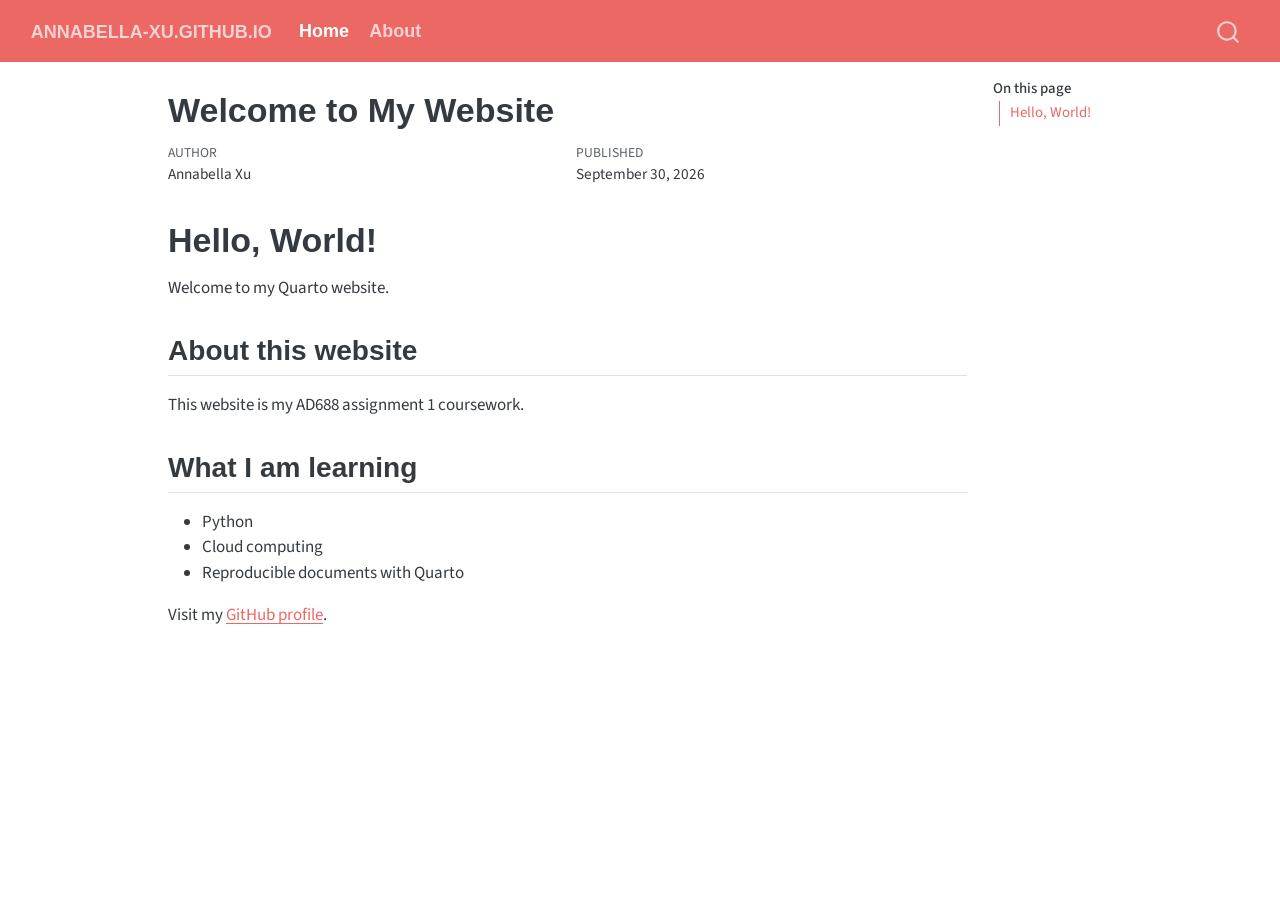
==== index.html @ e727ac93 "Built site for gh-pages" ====
<!DOCTYPE html>
<html xmlns="http://www.w3.org/1999/xhtml" lang="en" xml:lang="en"><head>

<meta charset="utf-8">
<meta name="generator" content="quarto-1.10.18">

<meta name="viewport" content="width=device-width, initial-scale=1.0, user-scalable=yes">

<meta name="author" content="Annabella Xu">
<meta name="dcterms.date" content="2026-09-30">

<title>Welcome to My Website – Annabella-Xu.github.io</title>
<style>
/* Default styles provided by pandoc.
** See https://pandoc.org/MANUAL.html#variables-for-html for config info.
*/
span.smallcaps{font-variant: small-caps;}
div.columns{display: flex; gap: 1.5em;}
div.column{flex: auto;}
@media screen {
div.columns{gap: min(4vw, 1.5em);}
div.column{overflow-x: auto;}
}
div.hanging-indent{margin-left: 1.5em; text-indent: -1.5em;}
ul.task-list{list-style: none;}
ul.task-list li input[type="checkbox"] {
  width: 0.8em;
  margin: 0 0.8em 0.2em -1em; /* quarto-specific, see https://github.com/quarto-dev/quarto-cli/issues/4556 */ 
  vertical-align: middle;
}
</style>


<script src="site_libs/quarto-nav/quarto-nav.js"></script>
<script src="site_libs/quarto-nav/headroom.min.js"></script>
<script src="site_libs/clipboard/clipboard.min.js"></script>
<script src="site_libs/quarto-search/autocomplete.umd.js"></script>
<script src="site_libs/quarto-search/fuse.min.js"></script>
<script src="site_libs/quarto-search/quarto-search.js"></script>
<meta name="quarto:offset" content="./">
<script src="site_libs/quarto-html/quarto.js" type="module"></script>
<script src="site_libs/quarto-html/tabsets/tabsets.js" type="module"></script>
<script src="site_libs/quarto-html/popper.min.js"></script>
<script src="site_libs/quarto-html/tippy.umd.min.js"></script>
<script src="site_libs/quarto-html/anchor.min.js"></script>
<link href="site_libs/quarto-html/tippy.css" rel="stylesheet">
<link href="site_libs/quarto-html/quarto-syntax-highlighting-64a204ab8560d761af7679ceaba22944.css" rel="stylesheet" id="quarto-text-highlighting-styles">
<script src="site_libs/bootstrap/bootstrap.min.js"></script>
<link href="site_libs/bootstrap/bootstrap-icons.css" rel="stylesheet">
<link href="site_libs/bootstrap/bootstrap-1e98f490c8a176c1f5a1f60f22ee00ea.min.css" rel="stylesheet" append-hash="true" id="quarto-bootstrap" data-mode="light">
<script id="quarto-search-options" type="application/json">{
  "location": "navbar",
  "copy-button": false,
  "collapse-after": 3,
  "panel-placement": "end",
  "type": "overlay",
  "limit": 50,
  "keyboard-shortcut": [
    "f",
    "/",
    "s"
  ],
  "show-item-context": false,
  "language": {
    "search-no-results-text": "No results",
    "search-matching-documents-text": "matching documents",
    "search-copy-link-title": "Copy link to search",
    "search-hide-matches-text": "Hide additional matches",
    "search-more-match-text": "more match in this document",
    "search-more-matches-text": "more matches in this document",
    "search-clear-button-title": "Clear",
    "search-text-placeholder": "",
    "search-detached-cancel-button-title": "Cancel",
    "search-submit-button-title": "Submit",
    "search-label": "Search"
  }
}</script>


<link rel="stylesheet" href="styles.css">
</head>

<body class="nav-fixed quarto-light">

<div id="quarto-search-results"></div>
  <header id="quarto-header" class="headroom fixed-top">
    <nav class="navbar navbar-expand-lg " data-bs-theme="dark">
      <div class="navbar-container container-fluid">
      <div class="navbar-brand-container mx-auto">
    <a class="navbar-brand" href="./index.html">
    <span class="navbar-title">Annabella-Xu.github.io</span>
    </a>
  </div>
            <div id="quarto-search" class="" title="Search"></div>
          <button class="navbar-toggler" type="button" data-bs-toggle="collapse" data-bs-target="#navbarCollapse" aria-controls="navbarCollapse" role="menu" aria-expanded="false" aria-label="Toggle navigation" onclick="if (window.quartoToggleHeadroom) { window.quartoToggleHeadroom(); }">
  <span class="navbar-toggler-icon"></span>
</button>
          <div class="collapse navbar-collapse" id="navbarCollapse">
            <ul class="navbar-nav navbar-nav-scroll me-auto">
  <li class="nav-item">
    <a class="nav-link active" href="./index.html" aria-current="page"> 
<span class="menu-text">Home</span></a>
  </li>  
  <li class="nav-item">
    <a class="nav-link" href="./about.html"> 
<span class="menu-text">About</span></a>
  </li>  
</ul>
          </div> <!-- /navcollapse -->
            <div class="quarto-navbar-tools">
</div>
      </div> <!-- /container-fluid -->
    </nav>
</header>
<!-- content -->
<div id="quarto-content" class="quarto-container page-columns page-rows-contents page-layout-article page-navbar">
<!-- sidebar -->
<!-- margin-sidebar -->
    <div id="quarto-margin-sidebar" class="sidebar margin-sidebar">
        <nav id="TOC" role="doc-toc" class="toc-active">
    <h2 id="toc-title">On this page</h2>
   
  <ul>
  <li><a href="#hello-world" id="toc-hello-world" class="nav-link active" data-scroll-target="#hello-world">Hello, World!</a>
  <ul class="collapse">
  <li><a href="#about-this-website" id="toc-about-this-website" class="nav-link" data-scroll-target="#about-this-website">About this website</a></li>
  <li><a href="#what-i-am-learning" id="toc-what-i-am-learning" class="nav-link" data-scroll-target="#what-i-am-learning">What I am learning</a></li>
  </ul></li>
  </ul>
</nav>
    </div>
<!-- main -->
<main class="content" id="quarto-document-content">

<header id="title-block-header" class="quarto-title-block default">
<div class="quarto-title">
<h1 class="title">Welcome to My Website</h1>
</div>



<div class="quarto-title-meta">

    <div>
    <div class="quarto-title-meta-heading">Author</div>
    <div class="quarto-title-meta-contents">
             <p>Annabella Xu </p>
          </div>
  </div>
    
    <div>
    <div class="quarto-title-meta-heading">Published</div>
    <div class="quarto-title-meta-contents">
      <p class="date">September 30, 2026</p>
    </div>
  </div>
  
    
  </div>
  


</header>


<section id="hello-world" class="level1">
<h1>Hello, World!</h1>
<p>Welcome to my Quarto website.</p>
<section id="about-this-website" class="level2">
<h2 class="anchored" data-anchor-id="about-this-website">About this website</h2>
<p>This website is my AD688 assignment 1 coursework.</p>
</section>
<section id="what-i-am-learning" class="level2">
<h2 class="anchored" data-anchor-id="what-i-am-learning">What I am learning</h2>
<ul>
<li>Python</li>
<li>Cloud computing</li>
<li>Reproducible documents with Quarto</li>
</ul>
<p>Visit my <a href="https://github.com/Annabella-Xu">GitHub profile</a>.</p>


</section>
</section>

</main> <!-- /main -->
<script id="quarto-html-after-body" type="application/javascript">
  window.document.addEventListener("DOMContentLoaded", function (event) {
    const icon = "";
    const anchorJS = new window.AnchorJS();
    anchorJS.options = {
      placement: 'right',
      icon: icon
    };
    anchorJS.add('.anchored');
    const isCodeAnnotation = (el) => {
      for (const clz of el.classList) {
        if (clz.startsWith('code-annotation-')) {                     
          return true;
        }
      }
      return false;
    }
    const onCopySuccess = function(e) {
      // button target
      const button = e.trigger;
      // don't keep focus
      button.blur();
      // flash "checked"
      button.classList.add('code-copy-button-checked');
      var currentTitle = button.getAttribute("title");
      button.setAttribute("title", "Copied!");
      let tooltip;
      if (window.bootstrap) {
        button.setAttribute("data-bs-toggle", "tooltip");
        button.setAttribute("data-bs-placement", "left");
        button.setAttribute("data-bs-title", "Copied!");
        tooltip = new bootstrap.Tooltip(button, 
          { trigger: "manual", 
            customClass: "code-copy-button-tooltip",
            offset: [0, -8]});
        tooltip.show();    
      }
      setTimeout(function() {
        if (tooltip) {
          tooltip.hide();
          button.removeAttribute("data-bs-title");
          button.removeAttribute("data-bs-toggle");
          button.removeAttribute("data-bs-placement");
        }
        button.setAttribute("title", currentTitle);
        button.classList.remove('code-copy-button-checked');
      }, 1000);
      // clear code selection
      e.clearSelection();
    }
    const getTextToCopy = function(trigger) {
      const outerScaffold = trigger.parentElement.cloneNode(true);
      const codeEl = outerScaffold.querySelector('code');
      for (const childEl of codeEl.children) {
        if (isCodeAnnotation(childEl)) {
          childEl.remove();
        }
      }
      return codeEl.innerText;
    }
    const clipboard = new window.ClipboardJS('.code-copy-button:not([data-in-quarto-modal])', {
      text: getTextToCopy
    });
    clipboard.on('success', onCopySuccess);
    if (window.document.getElementById('quarto-embedded-source-code-modal')) {
      const clipboardModal = new window.ClipboardJS('.code-copy-button[data-in-quarto-modal]', {
        text: getTextToCopy,
        container: window.document.getElementById('quarto-embedded-source-code-modal')
      });
      clipboardModal.on('success', onCopySuccess);
    }
      var localhostRegex = new RegExp(/^(?:http|https):\/\/localhost\:?[0-9]*\//);
      var mailtoRegex = new RegExp(/^mailto:/);
        var filterRegex = new RegExp('/' + window.location.host + '/');
      var isInternal = (href) => {
          return filterRegex.test(href) || localhostRegex.test(href) || mailtoRegex.test(href);
      }
      // Inspect non-navigation links and adorn them if external
     var links = window.document.querySelectorAll('a[href]:not(.nav-link):not(.navbar-brand):not(.toc-action):not(.sidebar-link):not(.sidebar-item-toggle):not(.pagination-link):not(.no-external):not([aria-hidden]):not(.dropdown-item):not(.quarto-navigation-tool):not(.about-link)');
      for (var i=0; i<links.length; i++) {
        const link = links[i];
        if (!isInternal(link.href)) {
          // undo the damage that might have been done by quarto-nav.js in the case of
          // links that we want to consider external
          if (link.dataset.originalHref !== undefined) {
            link.href = link.dataset.originalHref;
          }
        }
      }
    function tippyHover(el, contentFn, onTriggerFn, onUntriggerFn) {
      const config = {
        allowHTML: true,
        maxWidth: 500,
        delay: 100,
        arrow: false,
        appendTo: function(el) {
            return el.parentElement;
        },
        interactive: true,
        interactiveBorder: 10,
        theme: 'quarto',
        placement: 'bottom-start',
      };
      if (contentFn) {
        config.content = contentFn;
      }
      if (onTriggerFn) {
        config.onTrigger = onTriggerFn;
      }
      if (onUntriggerFn) {
        config.onUntrigger = onUntriggerFn;
      }
      window.tippy(el, config); 
    }
    const noterefs = window.document.querySelectorAll('a[role="doc-noteref"]');
    for (var i=0; i<noterefs.length; i++) {
      const ref = noterefs[i];
      tippyHover(ref, function() {
        // use id or data attribute instead here
        let href = ref.getAttribute('data-footnote-href') || ref.getAttribute('href');
        try { href = new URL(href).hash; } catch {}
        const id = href.replace(/^#\/?/, "");
        const note = window.document.getElementById(id);
        if (note) {
          return note.innerHTML;
        } else {
          return "";
        }
      });
    }
    const xrefs = window.document.querySelectorAll('a.quarto-xref');
    const processXRef = (id, note) => {
      // Strip column container classes
      const stripColumnClz = (el) => {
        el.classList.remove("page-full", "page-columns");
        if (el.children) {
          for (const child of el.children) {
            stripColumnClz(child);
          }
        }
      }
      stripColumnClz(note)
      if (id === null || id.startsWith('sec-')) {
        // Special case sections, only their first couple elements
        const container = document.createElement("div");
        if (note.children && note.children.length > 2) {
          container.appendChild(note.children[0].cloneNode(true));
          for (let i = 1; i < note.children.length; i++) {
            const child = note.children[i];
            if (child.tagName === "P" && child.innerText === "") {
              continue;
            } else {
              container.appendChild(child.cloneNode(true));
              break;
            }
          }
          if (window.Quarto?.typesetMath) {
            window.Quarto.typesetMath(container);
          }
          return container.innerHTML
        } else {
          if (window.Quarto?.typesetMath) {
            window.Quarto.typesetMath(note);
          }
          return note.innerHTML;
        }
      } else {
        // Remove any anchor links if they are present
        const anchorLink = note.querySelector('a.anchorjs-link');
        if (anchorLink) {
          anchorLink.remove();
        }
        if (window.Quarto?.typesetMath) {
          window.Quarto.typesetMath(note);
        }
        if (note.classList.contains("callout")) {
          return note.outerHTML;
        } else {
          return note.innerHTML;
        }
      }
    }
    for (var i=0; i<xrefs.length; i++) {
      const xref = xrefs[i];
      tippyHover(xref, undefined, function(instance) {
        instance.disable();
        let url = xref.getAttribute('href');
        let hash = undefined; 
        if (url.startsWith('#')) {
          hash = url;
        } else {
          try { hash = new URL(url).hash; } catch {}
        }
        if (hash) {
          const id = hash.replace(/^#\/?/, "");
          const note = window.document.getElementById(id);
          if (note !== null) {
            try {
              const html = processXRef(id, note.cloneNode(true));
              instance.setContent(html);
            } finally {
              instance.enable();
              instance.show();
            }
          } else {
            // See if we can fetch this
            fetch(url.split('#')[0])
            .then(res => res.text())
            .then(html => {
              const parser = new DOMParser();
              const htmlDoc = parser.parseFromString(html, "text/html");
              const note = htmlDoc.getElementById(id);
              if (note !== null) {
                const html = processXRef(id, note);
                instance.setContent(html);
              } 
            }).finally(() => {
              instance.enable();
              instance.show();
            });
          }
        } else {
          // See if we can fetch a full url (with no hash to target)
          // This is a special case and we should probably do some content thinning / targeting
          fetch(url)
          .then(res => res.text())
          .then(html => {
            const parser = new DOMParser();
            const htmlDoc = parser.parseFromString(html, "text/html");
            const note = htmlDoc.querySelector('main.content');
            if (note !== null) {
              // This should only happen for chapter cross references
              // (since there is no id in the URL)
              // remove the first header
              if (note.children.length > 0 && note.children[0].tagName === "HEADER") {
                note.children[0].remove();
              }
              const html = processXRef(null, note);
              instance.setContent(html);
            } 
          }).finally(() => {
            instance.enable();
            instance.show();
          });
        }
      }, function(instance) {
      });
    }
        let selectedAnnoteEl;
        const selectorForAnnotation = ( cell, annotation) => {
          let cellAttr = 'data-code-cell="' + cell + '"';
          let lineAttr = 'data-code-annotation="' +  annotation + '"';
          const selector = 'span[' + cellAttr + '][' + lineAttr + ']';
          return selector;
        }
        const selectCodeLines = (annoteEl) => {
          const doc = window.document;
          const targetCell = annoteEl.getAttribute("data-target-cell");
          const targetAnnotation = annoteEl.getAttribute("data-target-annotation");
          const annoteSpan = window.document.querySelector(selectorForAnnotation(targetCell, targetAnnotation));
          const lines = annoteSpan.getAttribute("data-code-lines").split(",");
          const lineIds = lines.map((line) => {
            return targetCell + "-" + line;
          })
          let top = null;
          let height = null;
          let parent = null;
          if (lineIds.length > 0) {
              //compute the position of the single el (top and bottom and make a div)
              const el = window.document.getElementById(lineIds[0]);
              top = el.offsetTop;
              height = el.offsetHeight;
              parent = el.parentElement.parentElement;
            if (lineIds.length > 1) {
              const lastEl = window.document.getElementById(lineIds[lineIds.length - 1]);
              const bottom = lastEl.offsetTop + lastEl.offsetHeight;
              height = bottom - top;
            }
            if (top !== null && height !== null && parent !== null) {
              // cook up a div (if necessary) and position it 
              let div = window.document.getElementById("code-annotation-line-highlight");
              if (div === null) {
                div = window.document.createElement("div");
                div.setAttribute("id", "code-annotation-line-highlight");
                div.style.position = 'absolute';
                parent.appendChild(div);
              }
              div.style.top = top - 2 + "px";
              div.style.height = height + 4 + "px";
              div.style.left = 0;
              let gutterDiv = window.document.getElementById("code-annotation-line-highlight-gutter");
              if (gutterDiv === null) {
                gutterDiv = window.document.createElement("div");
                gutterDiv.setAttribute("id", "code-annotation-line-highlight-gutter");
                gutterDiv.style.position = 'absolute';
                const codeCell = window.document.getElementById(targetCell);
                const gutter = codeCell.querySelector('.code-annotation-gutter');
                gutter.appendChild(gutterDiv);
              }
              gutterDiv.style.top = top - 2 + "px";
              gutterDiv.style.height = height + 4 + "px";
            }
            selectedAnnoteEl = annoteEl;
          }
        };
        const unselectCodeLines = () => {
          const elementsIds = ["code-annotation-line-highlight", "code-annotation-line-highlight-gutter"];
          elementsIds.forEach((elId) => {
            const div = window.document.getElementById(elId);
            if (div) {
              div.remove();
            }
          });
          selectedAnnoteEl = undefined;
        };
          // Handle positioning of the toggle
      window.addEventListener(
        "resize",
        throttle(() => {
          elRect = undefined;
          if (selectedAnnoteEl) {
            selectCodeLines(selectedAnnoteEl);
          }
        }, 10)
      );
      function throttle(fn, ms) {
      let throttle = false;
      let timer;
        return (...args) => {
          if(!throttle) { // first call gets through
              fn.apply(this, args);
              throttle = true;
          } else { // all the others get throttled
              if(timer) clearTimeout(timer); // cancel #2
              timer = setTimeout(() => {
                fn.apply(this, args);
                timer = throttle = false;
              }, ms);
          }
        };
      }
        // Attach click handler to the DT
        const annoteDls = window.document.querySelectorAll('dt[data-target-cell]');
        for (const annoteDlNode of annoteDls) {
          annoteDlNode.addEventListener('click', (event) => {
            const clickedEl = event.target;
            if (clickedEl !== selectedAnnoteEl) {
              unselectCodeLines();
              const activeEl = window.document.querySelector('dt[data-target-cell].code-annotation-active');
              if (activeEl) {
                activeEl.classList.remove('code-annotation-active');
              }
              selectCodeLines(clickedEl);
              clickedEl.classList.add('code-annotation-active');
            } else {
              // Unselect the line
              unselectCodeLines();
              clickedEl.classList.remove('code-annotation-active');
            }
          });
        }
    const findCites = (el) => {
      const parentEl = el.parentElement;
      if (parentEl) {
        const cites = parentEl.dataset.cites;
        if (cites) {
          return {
            el,
            cites: cites.split(' ')
          };
        } else {
          return findCites(el.parentElement)
        }
      } else {
        return undefined;
      }
    };
    var bibliorefs = window.document.querySelectorAll('a[role="doc-biblioref"]');
    for (var i=0; i<bibliorefs.length; i++) {
      const ref = bibliorefs[i];
      const citeInfo = findCites(ref);
      if (citeInfo) {
        tippyHover(citeInfo.el, function() {
          var popup = window.document.createElement('div');
          citeInfo.cites.forEach(function(cite) {
            var citeDiv = window.document.createElement('div');
            citeDiv.classList.add('hanging-indent');
            citeDiv.classList.add('csl-entry');
            var biblioDiv = window.document.getElementById('ref-' + cite);
            if (biblioDiv) {
              citeDiv.innerHTML = biblioDiv.innerHTML;
            }
            popup.appendChild(citeDiv);
          });
          return popup.innerHTML;
        });
      }
    }
  });
  </script>
</div> <!-- /content -->




</body></html>
---- site_libs/quarto-html/tippy.css ----
.tippy-box[data-animation=fade][data-state=hidden]{opacity:0}[data-tippy-root]{max-width:calc(100vw - 10px)}.tippy-box{position:relative;background-color:#333;color:#fff;border-radius:4px;font-size:14px;line-height:1.4;white-space:normal;outline:0;transition-property:transform,visibility,opacity}.tippy-box[data-placement^=top]>.tippy-arrow{bottom:0}.tippy-box[data-placement^=top]>.tippy-arrow:before{bottom:-7px;left:0;border-width:8px 8px 0;border-top-color:initial;transform-origin:center top}.tippy-box[data-placement^=bottom]>.tippy-arrow{top:0}.tippy-box[data-placement^=bottom]>.tippy-arrow:before{top:-7px;left:0;border-width:0 8px 8px;border-bottom-color:initial;transform-origin:center bottom}.tippy-box[data-placement^=left]>.tippy-arrow{right:0}.tippy-box[data-placement^=left]>.tippy-arrow:before{border-width:8px 0 8px 8px;border-left-color:initial;right:-7px;transform-origin:center left}.tippy-box[data-placement^=right]>.tippy-arrow{left:0}.tippy-box[data-placement^=right]>.tippy-arrow:before{left:-7px;border-width:8px 8px 8px 0;border-right-color:initial;transform-origin:center right}.tippy-box[data-inertia][data-state=visible]{transition-timing-function:cubic-bezier(.54,1.5,.38,1.11)}.tippy-arrow{width:16px;height:16px;color:#333}.tippy-arrow:before{content:"";position:absolute;border-color:transparent;border-style:solid}.tippy-content{position:relative;padding:5px 9px;z-index:1}
---- site_libs/quarto-html/quarto-syntax-highlighting-64a204ab8560d761af7679ceaba22944.css ----
/* quarto syntax highlight colors */
:root {
  --quarto-hl-ot-color: #003B4F;
  --quarto-hl-at-color: #657422;
  --quarto-hl-ss-color: #20794D;
  --quarto-hl-an-color: #5E5E5E;
  --quarto-hl-fu-color: #4758AB;
  --quarto-hl-st-color: #20794D;
  --quarto-hl-cf-color: #003B4F;
  --quarto-hl-op-color: #5E5E5E;
  --quarto-hl-er-color: #AD0000;
  --quarto-hl-bn-color: #AD0000;
  --quarto-hl-al-color: #AD0000;
  --quarto-hl-va-color: #111111;
  --quarto-hl-bu-color: inherit;
  --quarto-hl-ex-color: inherit;
  --quarto-hl-pp-color: #AD0000;
  --quarto-hl-in-color: #5E5E5E;
  --quarto-hl-vs-color: #20794D;
  --quarto-hl-wa-color: #5E5E5E;
  --quarto-hl-do-color: #5E5E5E;
  --quarto-hl-im-color: #00769E;
  --quarto-hl-ch-color: #20794D;
  --quarto-hl-dt-color: #AD0000;
  --quarto-hl-fl-color: #AD0000;
  --quarto-hl-co-color: #5E5E5E;
  --quarto-hl-cv-color: #5E5E5E;
  --quarto-hl-cn-color: #8f5902;
  --quarto-hl-sc-color: #5E5E5E;
  --quarto-hl-dv-color: #AD0000;
  --quarto-hl-kw-color: #003B4F;
}

/* other quarto variables */
:root {
  --quarto-font-monospace: SFMono-Regular, Menlo, Monaco, Consolas, "Liberation Mono", "Courier New", monospace;
}

/* syntax highlight based on Pandoc's rules */
pre > code.sourceCode > span {
  color: #003B4F;
}

code.sourceCode > span {
  color: #003B4F;
}

div.sourceCode,
div.sourceCode pre.sourceCode {
  color: #003B4F;
}

/* Normal */
code span {
  color: #003B4F;
}

/* Alert */
code span.al {
  color: #AD0000;
  font-style: inherit;
}

/* Annotation */
code span.an {
  color: #5E5E5E;
  font-style: inherit;
}

/* Attribute */
code span.at {
  color: #657422;
  font-style: inherit;
}

/* BaseN */
code span.bn {
  color: #AD0000;
  font-style: inherit;
}

/* BuiltIn */
code span.bu {
  font-style: inherit;
}

/* ControlFlow */
code span.cf {
  color: #003B4F;
  font-weight: bold;
  font-style: inherit;
}

/* Char */
code span.ch {
  color: #20794D;
  font-style: inherit;
}

/* Constant */
code span.cn {
  color: #8f5902;
  font-style: inherit;
}

/* Comment */
code span.co {
  color: #5E5E5E;
  font-style: inherit;
}

/* CommentVar */
code span.cv {
  color: #5E5E5E;
  font-style: italic;
}

/* Documentation */
code span.do {
  color: #5E5E5E;
  font-style: italic;
}

/* DataType */
code span.dt {
  color: #AD0000;
  font-style: inherit;
}

/* DecVal */
code span.dv {
  color: #AD0000;
  font-style: inherit;
}

/* Error */
code span.er {
  color: #AD0000;
  font-style: inherit;
}

/* Extension */
code span.ex {
  font-style: inherit;
}

/* Float */
code span.fl {
  color: #AD0000;
  font-style: inherit;
}

/* Function */
code span.fu {
  color: #4758AB;
  font-style: inherit;
}

/* Import */
code span.im {
  color: #00769E;
  font-style: inherit;
}

/* Information */
code span.in {
  color: #5E5E5E;
  font-style: inherit;
}

/* Keyword */
code span.kw {
  color: #003B4F;
  font-weight: bold;
  font-style: inherit;
}

/* Operator */
code span.op {
  color: #5E5E5E;
  font-style: inherit;
}

/* Other */
code span.ot {
  color: #003B4F;
  font-style: inherit;
}

/* Preprocessor */
code span.pp {
  color: #AD0000;
  font-style: inherit;
}

/* SpecialChar */
code span.sc {
  color: #5E5E5E;
  font-style: inherit;
}

/* SpecialString */
code span.ss {
  color: #20794D;
  font-style: inherit;
}

/* String */
code span.st {
  color: #20794D;
  font-style: inherit;
}

/* Variable */
code span.va {
  color: #111111;
  font-style: inherit;
}

/* VerbatimString */
code span.vs {
  color: #20794D;
  font-style: inherit;
}

/* Warning */
code span.wa {
  color: #5E5E5E;
  font-style: italic;
}

.prevent-inlining {
  content: "</";
}

/*# sourceMappingURL=9d8d5bb603a83b8298b89080a598c93b.css.map */
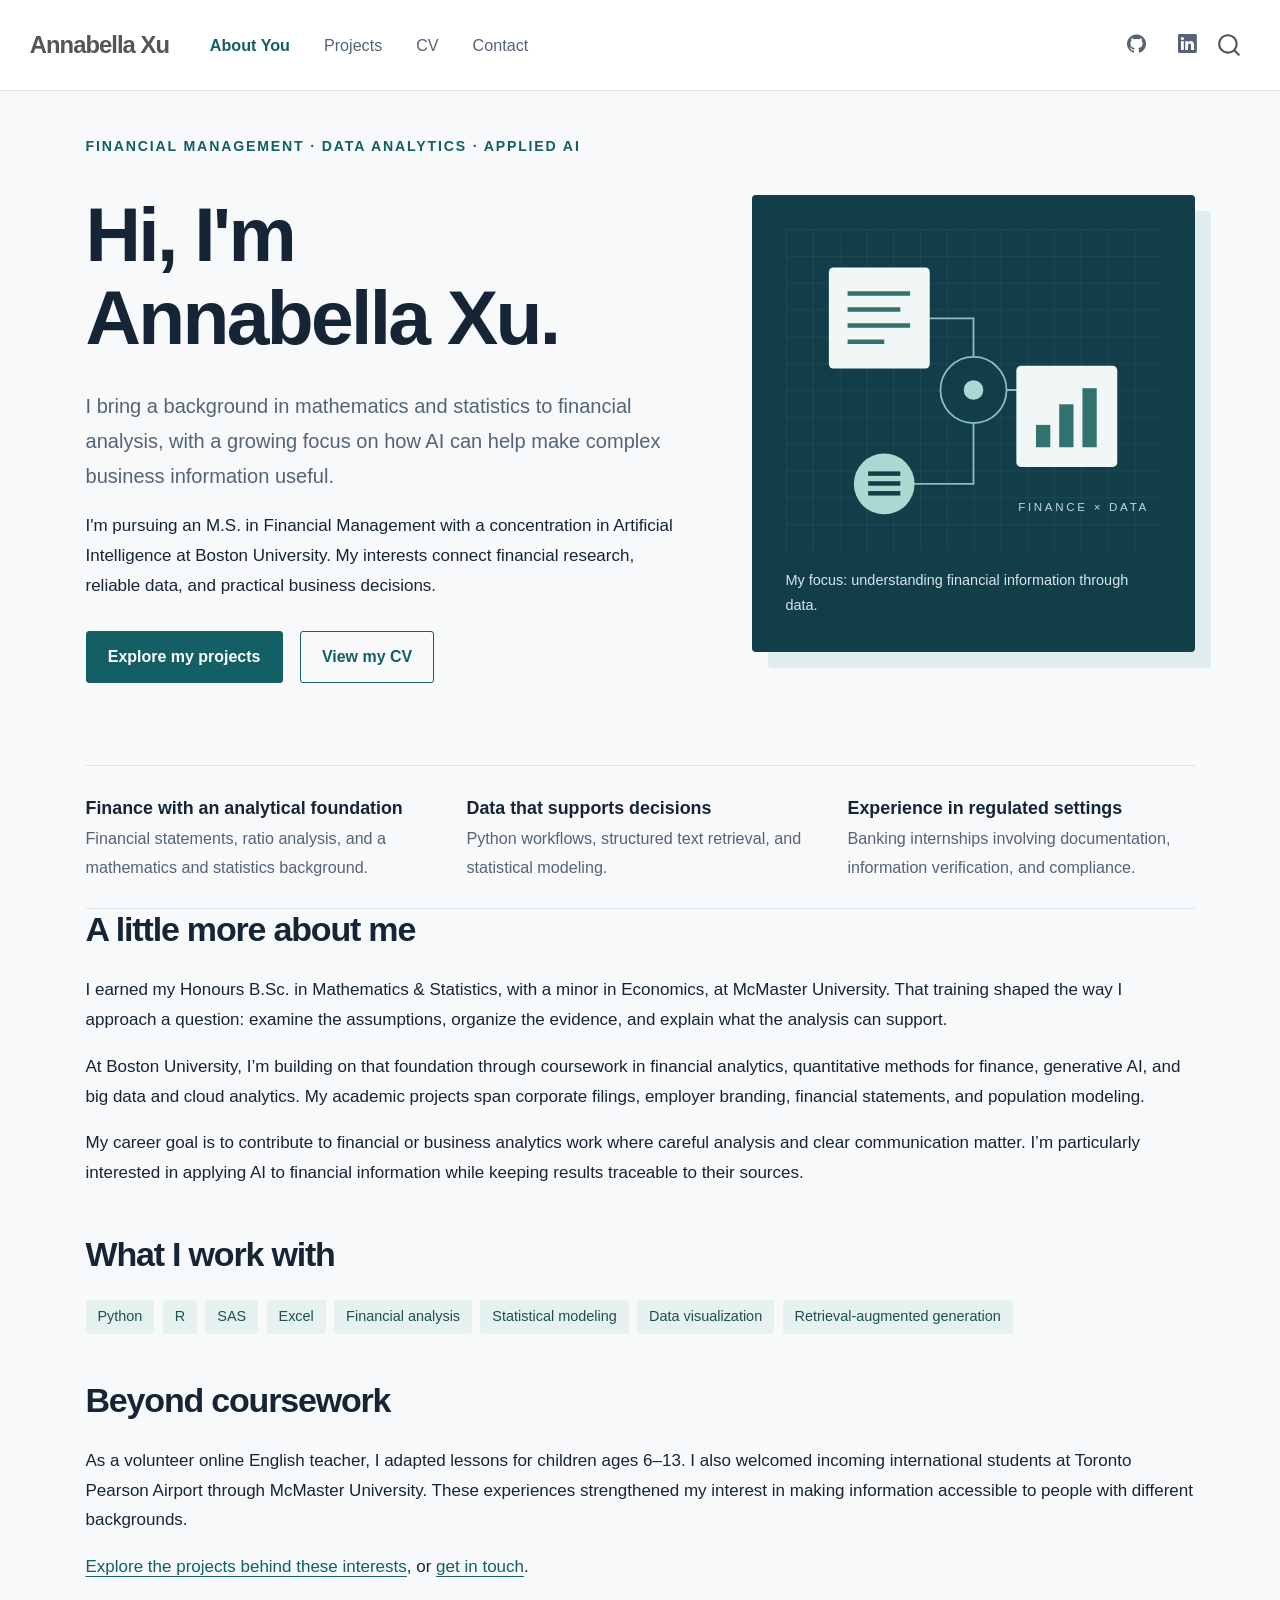
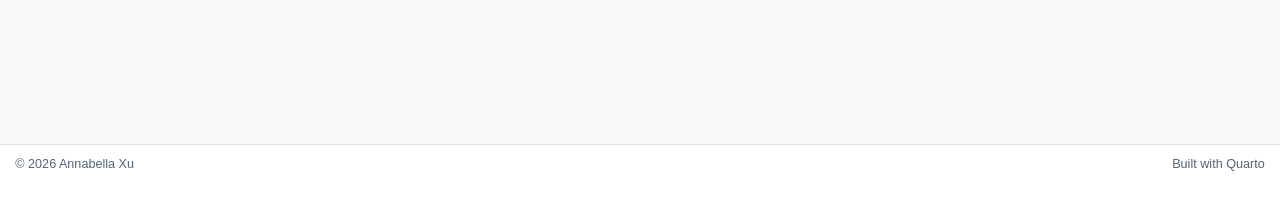
==== commit 3847edea: "Built site for gh-pages" ====
--- a/index.html
+++ b/index.html
@@ -2,14 +2,12 @@
 <html xmlns="http://www.w3.org/1999/xhtml" lang="en" xml:lang="en"><head>
 
 <meta charset="utf-8">
-<meta name="generator" content="quarto-1.10.18">
+<meta name="generator" content="quarto-1.11.9">
 
 <meta name="viewport" content="width=device-width, initial-scale=1.0, user-scalable=yes">
 
-<meta name="author" content="Annabella Xu">
-<meta name="dcterms.date" content="2026-09-30">
-
-<title>Welcome to My Website – Annabella-Xu.github.io</title>
+
+<title>About You – Annabella Xu</title>
 <style>
 /* Default styles provided by pandoc.
 ** See https://pandoc.org/MANUAL.html#variables-for-html for config info.
@@ -40,14 +38,14 @@
 <meta name="quarto:offset" content="./">
 <script src="site_libs/quarto-html/quarto.js" type="module"></script>
 <script src="site_libs/quarto-html/tabsets/tabsets.js" type="module"></script>
+<script src="site_libs/quarto-html/scrollable-regions/scrollable-regions.js" type="module"></script>
 <script src="site_libs/quarto-html/popper.min.js"></script>
 <script src="site_libs/quarto-html/tippy.umd.min.js"></script>
-<script src="site_libs/quarto-html/anchor.min.js"></script>
 <link href="site_libs/quarto-html/tippy.css" rel="stylesheet">
-<link href="site_libs/quarto-html/quarto-syntax-highlighting-64a204ab8560d761af7679ceaba22944.css" rel="stylesheet" id="quarto-text-highlighting-styles">
+<link href="site_libs/quarto-html/quarto-syntax-highlighting-63b5708e65d6cd79cd7618c58d0c21e7.css" rel="stylesheet" id="quarto-text-highlighting-styles">
 <script src="site_libs/bootstrap/bootstrap.min.js"></script>
 <link href="site_libs/bootstrap/bootstrap-icons.css" rel="stylesheet">
-<link href="site_libs/bootstrap/bootstrap-1e98f490c8a176c1f5a1f60f22ee00ea.min.css" rel="stylesheet" append-hash="true" id="quarto-bootstrap" data-mode="light">
+<link href="site_libs/bootstrap/bootstrap-55dafd1c916ec4cb4cdcca3101f4691d.min.css" rel="stylesheet" append-hash="true" id="quarto-bootstrap" data-mode="light">
 <script id="quarto-search-options" type="application/json">{
   "location": "navbar",
   "copy-button": false,
@@ -80,119 +78,111 @@
 <link rel="stylesheet" href="styles.css">
 </head>
 
-<body class="nav-fixed quarto-light">
+<body class="nav-fixed quarto-light"><a id="quarto-skip-link" class="visually-hidden-focusable" href="#quarto-document-content">Skip to main content</a>
 
 <div id="quarto-search-results"></div>
   <header id="quarto-header" class="headroom fixed-top">
-    <nav class="navbar navbar-expand-lg " data-bs-theme="dark">
+    <nav class="navbar navbar-expand-lg " data-bs-theme="dark" aria-label="Site">
       <div class="navbar-container container-fluid">
       <div class="navbar-brand-container mx-auto">
     <a class="navbar-brand" href="./index.html">
-    <span class="navbar-title">Annabella-Xu.github.io</span>
+    <span class="navbar-title">Annabella Xu</span>
     </a>
   </div>
-            <div id="quarto-search" class="" title="Search"></div>
-          <button class="navbar-toggler" type="button" data-bs-toggle="collapse" data-bs-target="#navbarCollapse" aria-controls="navbarCollapse" role="menu" aria-expanded="false" aria-label="Toggle navigation" onclick="if (window.quartoToggleHeadroom) { window.quartoToggleHeadroom(); }">
+          <button class="navbar-toggler" type="button" data-bs-toggle="collapse" data-bs-target="#navbarCollapse" aria-controls="navbarCollapse" aria-expanded="false" aria-label="Toggle navigation" onclick="if (window.quartoToggleHeadroom) { window.quartoToggleHeadroom(); }">
   <span class="navbar-toggler-icon"></span>
 </button>
           <div class="collapse navbar-collapse" id="navbarCollapse">
             <ul class="navbar-nav navbar-nav-scroll me-auto">
   <li class="nav-item">
     <a class="nav-link active" href="./index.html" aria-current="page"> 
-<span class="menu-text">Home</span></a>
+<span class="menu-text">About You</span></a>
   </li>  
   <li class="nav-item">
-    <a class="nav-link" href="./about.html"> 
-<span class="menu-text">About</span></a>
+    <a class="nav-link" href="./projects.html"> 
+<span class="menu-text">Projects</span></a>
+  </li>  
+  <li class="nav-item">
+    <a class="nav-link" href="./cv.html"> 
+<span class="menu-text">CV</span></a>
+  </li>  
+  <li class="nav-item">
+    <a class="nav-link" href="./contact.html"> 
+<span class="menu-text">Contact</span></a>
+  </li>  
+</ul>
+            <ul class="navbar-nav navbar-nav-scroll ms-auto">
+  <li class="nav-item compact">
+    <a class="nav-link" href="https://github.com/Annabella-Xu"> <i class="bi bi-github" role="img" aria-label="GitHub profile">
+</i> 
+<span class="menu-text"></span></a>
+  </li>  
+  <li class="nav-item compact">
+    <a class="nav-link" href="https://www.linkedin.com/in/annabella-xu-118167278/"> <i class="bi bi-linkedin" role="img" aria-label="LinkedIn profile">
+</i> 
+<span class="menu-text"></span></a>
   </li>  
 </ul>
           </div> <!-- /navcollapse -->
             <div class="quarto-navbar-tools">
 </div>
+            <div id="quarto-search" class="" title="Search"></div>
       </div> <!-- /container-fluid -->
     </nav>
 </header>
 <!-- content -->
-<div id="quarto-content" class="quarto-container page-columns page-rows-contents page-layout-article page-navbar">
+<div id="quarto-content" class="quarto-container page-columns page-rows-contents page-layout-full page-navbar">
 <!-- sidebar -->
 <!-- margin-sidebar -->
-    <div id="quarto-margin-sidebar" class="sidebar margin-sidebar">
-        <nav id="TOC" role="doc-toc" class="toc-active">
-    <h2 id="toc-title">On this page</h2>
-   
-  <ul>
-  <li><a href="#hello-world" id="toc-hello-world" class="nav-link active" data-scroll-target="#hello-world">Hello, World!</a>
-  <ul class="collapse">
-  <li><a href="#about-this-website" id="toc-about-this-website" class="nav-link" data-scroll-target="#about-this-website">About this website</a></li>
-  <li><a href="#what-i-am-learning" id="toc-what-i-am-learning" class="nav-link" data-scroll-target="#what-i-am-learning">What I am learning</a></li>
-  </ul></li>
-  </ul>
-</nav>
-    </div>
+    
 <!-- main -->
-<main class="content" id="quarto-document-content">
-
-<header id="title-block-header" class="quarto-title-block default">
-<div class="quarto-title">
-<h1 class="title">Welcome to My Website</h1>
+<main class="content column-page" id="quarto-document-content" tabindex="-1"><header id="title-block-header" class="quarto-title-block"><h1 class="title display-7">About You</h1></header>
+
+<header id="title-block-header">
+
+
+</header>
+
+
+<div class="hero">
+  <div>
+    <p class="eyebrow">Financial management · Data analytics · Applied AI</p>
+    <h1>Hi, I'm<br>Annabella Xu.</h1>
+    <p class="lead">I bring a background in mathematics and statistics to financial analysis, with a growing focus on how AI can help make complex business information useful.</p>
+    <p>I'm pursuing an M.S. in Financial Management with a concentration in Artificial Intelligence at Boston University. My interests connect financial research, reliable data, and practical business decisions.</p>
+    <div class="actions"><a class="portfolio-button" href="projects.html">Explore my projects</a><a class="portfolio-button secondary" href="cv.html">View my CV</a></div>
+  </div>
+  <div class="hero-art">
+    <img src="assets/finance-data.svg" alt="Conceptual illustration connecting financial documents, structured data, and analysis" width="420" height="360">
+    <p class="hero-caption">My focus: understanding financial information through data.</p>
+  </div>
 </div>
-
-
-
-<div class="quarto-title-meta">
-
-    <div>
-    <div class="quarto-title-meta-heading">Author</div>
-    <div class="quarto-title-meta-contents">
-             <p>Annabella Xu </p>
-          </div>
-  </div>
-    
-    <div>
-    <div class="quarto-title-meta-heading">Published</div>
-    <div class="quarto-title-meta-contents">
-      <p class="date">September 30, 2026</p>
-    </div>
-  </div>
-  
-    
-  </div>
-  
-
-
-</header>
-
-
-<section id="hello-world" class="level1">
-<h1>Hello, World!</h1>
-<p>Welcome to my Quarto website.</p>
-<section id="about-this-website" class="level2">
-<h2 class="anchored" data-anchor-id="about-this-website">About this website</h2>
-<p>This website is my AD688 assignment 1 coursework.</p>
+<div class="intro-band">
+  <div><strong>Finance with an analytical foundation</strong><p>Financial statements, ratio analysis, and a mathematics and statistics background.</p></div>
+  <div><strong>Data that supports decisions</strong><p>Python workflows, structured text retrieval, and statistical modeling.</p></div>
+  <div><strong>Experience in regulated settings</strong><p>Banking internships involving documentation, information verification, and compliance.</p></div>
+</div>
+<section id="a-little-more-about-me" class="level2">
+<h2 data-anchor-id="a-little-more-about-me">A little more about me</h2>
+<p>I earned my Honours B.Sc. in Mathematics &amp; Statistics, with a minor in Economics, at McMaster University. That training shaped the way I approach a question: examine the assumptions, organize the evidence, and explain what the analysis can support.</p>
+<p>At Boston University, I’m building on that foundation through coursework in financial analytics, quantitative methods for finance, generative AI, and big data and cloud analytics. My academic projects span corporate filings, employer branding, financial statements, and population modeling.</p>
+<p>My career goal is to contribute to financial or business analytics work where careful analysis and clear communication matter. I’m particularly interested in applying AI to financial information while keeping results traceable to their sources.</p>
 </section>
-<section id="what-i-am-learning" class="level2">
-<h2 class="anchored" data-anchor-id="what-i-am-learning">What I am learning</h2>
-<ul>
-<li>Python</li>
-<li>Cloud computing</li>
-<li>Reproducible documents with Quarto</li>
-</ul>
-<p>Visit my <a href="https://github.com/Annabella-Xu">GitHub profile</a>.</p>
-
-
+<section id="what-i-work-with" class="level2">
+<h2 data-anchor-id="what-i-work-with">What I work with</h2>
+<div class="tag-list" aria-label="Technical and analytical skills"><span class="tag">Python</span><span class="tag">R</span><span class="tag">SAS</span><span class="tag">Excel</span><span class="tag">Financial analysis</span><span class="tag">Statistical modeling</span><span class="tag">Data visualization</span><span class="tag">Retrieval-augmented generation</span></div>
 </section>
+<section id="beyond-coursework" class="level2">
+<h2 data-anchor-id="beyond-coursework">Beyond coursework</h2>
+<p>As a volunteer online English teacher, I adapted lessons for children ages 6–13. I also welcomed incoming international students at Toronto Pearson Airport through McMaster University. These experiences strengthened my interest in making information accessible to people with different backgrounds.</p>
+<p><a href="./projects.html">Explore the projects behind these interests</a>, or <a href="./contact.html">get in touch</a>.</p>
+
+
 </section>
 
 </main> <!-- /main -->
 <script id="quarto-html-after-body" type="application/javascript">
   window.document.addEventListener("DOMContentLoaded", function (event) {
-    const icon = "";
-    const anchorJS = new window.AnchorJS();
-    anchorJS.options = {
-      placement: 'right',
-      icon: icon
-    };
-    anchorJS.add('.anchored');
     const isCodeAnnotation = (el) => {
       for (const clz of el.classList) {
         if (clz.startsWith('code-annotation-')) {                     
@@ -257,12 +247,31 @@
     }
       var localhostRegex = new RegExp(/^(?:http|https):\/\/localhost\:?[0-9]*\//);
       var mailtoRegex = new RegExp(/^mailto:/);
-        var filterRegex = new RegExp('/' + window.location.host + '/');
+        var filterRegex = new RegExp("https:\/\/Annabella-Xu\.github\.io");
+      const newWindowLabel = "(opens in a new tab)";
+      const newWindowNoteId = "quarto-ext-newwindow-label";
+      // Links reference one hidden label through aria-describedby, so the
+      // announcement never changes their accessible name.
+      var describeNewWindow = (link) => {
+        if (!window.document.getElementById(newWindowNoteId)) {
+          var newWindowNote = window.document.createElement("span");
+          newWindowNote.id = newWindowNoteId;
+          newWindowNote.hidden = true;
+          newWindowNote.textContent = newWindowLabel;
+          window.document.body.appendChild(newWindowNote);
+        }
+        var describedBy = (link.getAttribute("aria-describedby") || "").split(/\s+/).filter(Boolean);
+        if (!describedBy.includes(newWindowNoteId)) {
+          describedBy.push(newWindowNoteId);
+          link.setAttribute("aria-describedby", describedBy.join(" "));
+        }
+      }
       var isInternal = (href) => {
           return filterRegex.test(href) || localhostRegex.test(href) || mailtoRegex.test(href);
       }
       // Inspect non-navigation links and adorn them if external
-     var links = window.document.querySelectorAll('a[href]:not(.nav-link):not(.navbar-brand):not(.toc-action):not(.sidebar-link):not(.sidebar-item-toggle):not(.pagination-link):not(.no-external):not([aria-hidden]):not(.dropdown-item):not(.quarto-navigation-tool):not(.about-link)');
+      window.quartoDecorateExternalLinks = function (root) {
+     var links = (root || window.document).querySelectorAll('a[href]:not(.nav-link):not(.navbar-brand):not(.toc-action):not(.sidebar-link):not(.sidebar-item-toggle):not(.pagination-link):not(.no-external):not([aria-hidden]):not(.dropdown-item):not(.quarto-navigation-tool):not(.about-link)');
       for (var i=0; i<links.length; i++) {
         const link = links[i];
         if (!isInternal(link.href)) {
@@ -271,8 +280,75 @@
           if (link.dataset.originalHref !== undefined) {
             link.href = link.dataset.originalHref;
           }
-        }
-      }
+            // target, if specified
+            link.setAttribute("target", "_blank");
+            if (link.getAttribute("rel") === null) {
+              link.setAttribute("rel", "noopener");
+            }
+            describeNewWindow(link);
+          if (!link.classList.contains('no-external-icon')) {
+          }
+        }
+      }
+      };
+      window.quartoDecorateExternalLinks(window.document);
+    // Esc closes the popup (WCAG 1.4.13) and focus leaving both trigger and
+    // popup closes it (WCAG 2.4.11); tippy handles neither for interactive popups.
+    const hideOnEscAndFocusOut = {
+      name: 'hideOnEscAndFocusOut',
+      defaultValue: true,
+      fn(instance) {
+        const dismiss = () => {
+          // A show scheduled by the trigger delay would otherwise reopen it
+          instance.clearDelayTimeouts();
+          instance.hide();
+        };
+        const onKeyDown = (event) => {
+          if (event.key !== 'Escape') {
+            return;
+          }
+          // Keep Esc from also reaching page handlers (e.g. reveal.js overview),
+          // except an open reveal.js slide menu, which Esc should close too.
+          // The menu handles keys only when its keyboard option is on.
+          const menuHandlesEsc = window.Reveal?.getPlugin?.('menu')?.isOpen() &&
+            window.Reveal.getConfig().menu?.keyboard !== false;
+          if (!menuHandlesEsc) {
+            event.stopPropagation();
+          }
+          if (instance.popper.contains(window.document.activeElement)) {
+            // Disabled while refocusing so the focus trigger does not reopen it
+            instance.disable();
+            instance.reference.focus();
+            instance.enable();
+          }
+          dismiss();
+        };
+        const onFocusOut = (event) => {
+          const target = event.relatedTarget;
+          if (target && !instance.reference.contains(target) &&
+              !instance.popper.contains(target)) {
+            dismiss();
+          }
+        };
+        // On the trigger too: a click trigger (code-annotations: select) has no
+        // blur handling. Attached for the instance's lifetime so leaving the
+        // trigger also cancels a show still pending on the trigger delay.
+        instance.reference.addEventListener('focusout', onFocusOut);
+        return {
+          onShow() {
+            window.document.addEventListener('keydown', onKeyDown, true);
+            instance.popper.addEventListener('focusout', onFocusOut);
+          },
+          onHide() {
+            window.document.removeEventListener('keydown', onKeyDown, true);
+            instance.popper.removeEventListener('focusout', onFocusOut);
+          },
+          onDestroy() {
+            instance.reference.removeEventListener('focusout', onFocusOut);
+          },
+        };
+      },
+    };
     function tippyHover(el, contentFn, onTriggerFn, onUntriggerFn) {
       const config = {
         allowHTML: true,
@@ -286,6 +362,7 @@
         interactiveBorder: 10,
         theme: 'quarto',
         placement: 'bottom-start',
+        plugins: [hideOnEscAndFocusOut],
       };
       if (contentFn) {
         config.content = contentFn;
@@ -448,44 +525,54 @@
           const lineIds = lines.map((line) => {
             return targetCell + "-" + line;
           })
-          let top = null;
-          let height = null;
-          let parent = null;
+          // Each band is positioned against its own containing block, which is
+          // not the offsetParent of the lines, so place it from client rects.
+          const placeBand = (band, firstEl, lastEl, codeBlock) => {
+            const container = band.offsetParent;
+            if (container === null) {
+              return;
+            }
+            const containerRect = container.getBoundingClientRect();
+            // Reveal.js scales slides with a transform, so convert client
+            // pixels back to the CSS pixels of the container.
+            const scale = containerRect.height / container.offsetHeight || 1;
+            const firstRect = firstEl.getBoundingClientRect();
+            const lastRect = lastEl.getBoundingClientRect();
+            const top = (firstRect.top - containerRect.top) / scale - container.clientTop + container.scrollTop;
+            const height = (lastRect.bottom - firstRect.top) / scale;
+            band.style.top = top - 2 + "px";
+            band.style.height = height + 4 + "px";
+            if (codeBlock) {
+              // Without the copy button wrapper, the containing block is wider
+              // than the code block, so span the code block explicitly.
+              const blockRect = codeBlock.getBoundingClientRect();
+              band.style.left = (blockRect.left - containerRect.left) / scale - container.clientLeft + container.scrollLeft + "px";
+              band.style.width = blockRect.width / scale + "px";
+            }
+          };
           if (lineIds.length > 0) {
-              //compute the position of the single el (top and bottom and make a div)
-              const el = window.document.getElementById(lineIds[0]);
-              top = el.offsetTop;
-              height = el.offsetHeight;
-              parent = el.parentElement.parentElement;
-            if (lineIds.length > 1) {
-              const lastEl = window.document.getElementById(lineIds[lineIds.length - 1]);
-              const bottom = lastEl.offsetTop + lastEl.offsetHeight;
-              height = bottom - top;
-            }
-            if (top !== null && height !== null && parent !== null) {
-              // cook up a div (if necessary) and position it 
-              let div = window.document.getElementById("code-annotation-line-highlight");
-              if (div === null) {
-                div = window.document.createElement("div");
-                div.setAttribute("id", "code-annotation-line-highlight");
-                div.style.position = 'absolute';
-                parent.appendChild(div);
-              }
-              div.style.top = top - 2 + "px";
-              div.style.height = height + 4 + "px";
-              div.style.left = 0;
-              let gutterDiv = window.document.getElementById("code-annotation-line-highlight-gutter");
-              if (gutterDiv === null) {
-                gutterDiv = window.document.createElement("div");
-                gutterDiv.setAttribute("id", "code-annotation-line-highlight-gutter");
-                gutterDiv.style.position = 'absolute';
-                const codeCell = window.document.getElementById(targetCell);
-                const gutter = codeCell.querySelector('.code-annotation-gutter');
-                gutter.appendChild(gutterDiv);
-              }
-              gutterDiv.style.top = top - 2 + "px";
-              gutterDiv.style.height = height + 4 + "px";
-            }
+            const el = window.document.getElementById(lineIds[0]);
+            const lastEl = window.document.getElementById(lineIds[lineIds.length - 1]);
+            const parent = el.parentElement.parentElement;
+            // cook up a div (if necessary) and position it
+            let div = window.document.getElementById("code-annotation-line-highlight");
+            if (div === null) {
+              div = window.document.createElement("div");
+              div.setAttribute("id", "code-annotation-line-highlight");
+              div.style.position = 'absolute';
+              parent.appendChild(div);
+            }
+            placeBand(div, el, lastEl, parent.closest("div.sourceCode") || parent);
+            let gutterDiv = window.document.getElementById("code-annotation-line-highlight-gutter");
+            if (gutterDiv === null) {
+              gutterDiv = window.document.createElement("div");
+              gutterDiv.setAttribute("id", "code-annotation-line-highlight-gutter");
+              gutterDiv.style.position = 'absolute';
+              const codeCell = window.document.getElementById(targetCell);
+              const gutter = codeCell.querySelector('.code-annotation-gutter');
+              gutter.appendChild(gutterDiv);
+            }
+            placeBand(gutterDiv, el, lastEl);
             selectedAnnoteEl = annoteEl;
           }
         };
@@ -584,7 +671,23 @@
     }
   });
   </script>
+  <script type="application/javascript">
+  window.quartoScrollableRegionsLabels = {"code":"Scrollable code","output":"Scrollable output"};
+  </script>
 </div> <!-- /content -->
+<footer class="footer">
+  <div class="nav-footer">
+    <div class="nav-footer-left">
+<p>© 2026 Annabella Xu</p>
+</div>   
+    <div class="nav-footer-center">
+      &nbsp;
+    </div>
+    <div class="nav-footer-right">
+<p>Built with Quarto</p>
+</div>
+  </div>
+</footer>
 
 
 
--- a/site_libs/quarto-html/quarto-syntax-highlighting-63b5708e65d6cd79cd7618c58d0c21e7.css
+++ b/site_libs/quarto-html/quarto-syntax-highlighting-63b5708e65d6cd79cd7618c58d0c21e7.css
@@ -0,0 +1,236 @@
+/* quarto syntax highlight colors */
+:root {
+  --quarto-hl-ot-color: #003B4F;
+  --quarto-hl-at-color: #657422;
+  --quarto-hl-ss-color: #20794D;
+  --quarto-hl-an-color: #5E5E5E;
+  --quarto-hl-fu-color: #4758AB;
+  --quarto-hl-st-color: #20794D;
+  --quarto-hl-cf-color: #003B4F;
+  --quarto-hl-op-color: #5E5E5E;
+  --quarto-hl-er-color: #AD0000;
+  --quarto-hl-bn-color: #AD0000;
+  --quarto-hl-al-color: #AD0000;
+  --quarto-hl-va-color: #111111;
+  --quarto-hl-bu-color: inherit;
+  --quarto-hl-ex-color: inherit;
+  --quarto-hl-pp-color: #AD0000;
+  --quarto-hl-in-color: #5E5E5E;
+  --quarto-hl-vs-color: #20794D;
+  --quarto-hl-wa-color: #5E5E5E;
+  --quarto-hl-do-color: #5E5E5E;
+  --quarto-hl-im-color: #00769E;
+  --quarto-hl-ch-color: #20794D;
+  --quarto-hl-dt-color: #AD0000;
+  --quarto-hl-fl-color: #AD0000;
+  --quarto-hl-co-color: #5E5E5E;
+  --quarto-hl-cv-color: #5E5E5E;
+  --quarto-hl-cn-color: #8f5902;
+  --quarto-hl-sc-color: #5E5E5E;
+  --quarto-hl-dv-color: #AD0000;
+  --quarto-hl-kw-color: #003B4F;
+}
+
+/* other quarto variables */
+:root {
+  --quarto-font-monospace: SFMono-Regular, Menlo, Monaco, Consolas, "Liberation Mono", "Courier New", monospace;
+}
+
+/* syntax highlight based on Pandoc's rules */
+pre > code.sourceCode > span {
+  color: #003B4F;
+}
+
+code.sourceCode > span {
+  color: #003B4F;
+}
+
+div.sourceCode,
+div.sourceCode pre.sourceCode {
+  color: #003B4F;
+}
+
+/* Normal */
+code span {
+  color: #003B4F;
+}
+
+/* Alert */
+code span.al {
+  color: #AD0000;
+  font-style: inherit;
+}
+
+/* Annotation */
+code span.an {
+  color: #5E5E5E;
+  font-style: inherit;
+}
+
+/* Attribute */
+code span.at {
+  color: #657422;
+  font-style: inherit;
+}
+
+/* BaseN */
+code span.bn {
+  color: #AD0000;
+  font-style: inherit;
+}
+
+/* BuiltIn */
+code span.bu {
+  font-style: inherit;
+}
+
+/* ControlFlow */
+code span.cf {
+  color: #003B4F;
+  font-weight: bold;
+  font-style: inherit;
+}
+
+/* Char */
+code span.ch {
+  color: #20794D;
+  font-style: inherit;
+}
+
+/* Constant */
+code span.cn {
+  color: #8f5902;
+  font-style: inherit;
+}
+
+/* Comment */
+code span.co {
+  color: #5E5E5E;
+  font-style: inherit;
+}
+
+/* CommentVar */
+code span.cv {
+  color: #5E5E5E;
+  font-style: italic;
+}
+
+/* Documentation */
+code span.do {
+  color: #5E5E5E;
+  font-style: italic;
+}
+
+/* DataType */
+code span.dt {
+  color: #AD0000;
+  font-style: inherit;
+}
+
+/* DecVal */
+code span.dv {
+  color: #AD0000;
+  font-style: inherit;
+}
+
+/* Error */
+code span.er {
+  color: #AD0000;
+  font-style: inherit;
+}
+
+/* Extension */
+code span.ex {
+  font-style: inherit;
+}
+
+/* Float */
+code span.fl {
+  color: #AD0000;
+  font-style: inherit;
+}
+
+/* Function */
+code span.fu {
+  color: #4758AB;
+  font-style: inherit;
+}
+
+/* Import */
+code span.im {
+  color: #00769E;
+  font-style: inherit;
+}
+
+/* Information */
+code span.in {
+  color: #5E5E5E;
+  font-style: inherit;
+}
+
+/* Keyword */
+code span.kw {
+  color: #003B4F;
+  font-weight: bold;
+  font-style: inherit;
+}
+
+/* Operator */
+code span.op {
+  color: #5E5E5E;
+  font-style: inherit;
+}
+
+/* Other */
+code span.ot {
+  color: #003B4F;
+  font-style: inherit;
+}
+
+/* Preprocessor */
+code span.pp {
+  color: #AD0000;
+  font-style: inherit;
+}
+
+/* SpecialChar */
+code span.sc {
+  color: #5E5E5E;
+  font-style: inherit;
+}
+
+/* SpecialString */
+code span.ss {
+  color: #20794D;
+  font-style: inherit;
+}
+
+/* String */
+code span.st {
+  color: #20794D;
+  font-style: inherit;
+}
+
+/* Variable */
+code span.va {
+  color: #111111;
+  font-style: inherit;
+}
+
+/* VerbatimString */
+code span.vs {
+  color: #20794D;
+  font-style: inherit;
+}
+
+/* Warning */
+code span.wa {
+  color: #5E5E5E;
+  font-style: italic;
+}
+
+.prevent-inlining {
+  content: "</";
+}
+
+/*# sourceMappingURL=054cc16b9e9817627be6994582d2ffb5.css.map */
--- a/styles.css
+++ b/styles.css
@@ -0,0 +1,78 @@
+:root{--ink:#162536;--muted:#536476;--accent:#135f64;--paper:#f7f9fb;--line:#dbe3e9;--soft:#e6f2f0}
+html{scroll-behavior:smooth}
+body{font-family:Inter,-apple-system,BlinkMacSystemFont,"Segoe UI",sans-serif;color:var(--ink);background:var(--paper);font-size:17px;line-height:1.75}
+.navbar{background:#fff;border-bottom:1px solid var(--line);padding:1.1rem 0}
+.navbar-brand{font-weight:750;letter-spacing:-.04em;font-size:1.4rem}
+.navbar-nav .nav-link{font-size:.95rem;color:var(--muted);margin-left:.8rem}
+.navbar-nav .nav-link.active{color:var(--accent);font-weight:700}
+#quarto-content{max-width:1160px;margin:auto}
+main.content{padding-top:3.5rem;padding-bottom:4rem}
+h1,h2,h3{font-weight:700;letter-spacing:-.035em;color:var(--ink)}
+h1{font-size:clamp(2.7rem,6vw,4.8rem);line-height:1.08}
+h2{border:0;margin-top:2.7rem;font-size:2rem}
+h3{font-size:1.3rem;margin-top:1.7rem}
+a{color:var(--accent);text-underline-offset:4px}
+a:hover{color:#093d42}
+.eyebrow{font-size:.83rem;font-weight:700;letter-spacing:.13em;text-transform:uppercase;color:var(--accent);margin-bottom:1.2rem}
+.hero{display:grid;grid-template-columns:1.35fr 1fr;gap:4rem;align-items:center;padding:.7rem 0 3rem}
+.hero h1{margin-bottom:1.8rem}
+.lead{font-size:1.18rem;color:var(--muted);max-width:620px}
+.hero-art{background:#123e49;border-radius:4px;padding:2rem;box-shadow:16px 16px 0 #e1ecef}
+.hero-art img{display:block;width:100%;height:auto}
+.hero-caption{font-size:.85rem;color:#d6e6e8;margin:1rem 0 0}
+.actions{display:flex;gap:1rem;flex-wrap:wrap;margin:1.8rem 0}
+.portfolio-button{display:inline-block;text-decoration:none!important;background:var(--accent);color:white!important;border:1px solid var(--accent);border-radius:3px;padding:.65rem 1.25rem;font-weight:600;font-size:.94rem}
+.portfolio-button:hover{background:#0d474c}
+.portfolio-button.secondary{background:transparent;color:var(--accent)!important}
+.intro-band{display:grid;grid-template-columns:repeat(3,1fr);border-top:1px solid var(--line);border-bottom:1px solid var(--line);padding:1.6rem 0;gap:2rem}
+.intro-band strong{display:block;font-size:1.05rem}
+.intro-band p{font-size:.95rem;color:var(--muted);margin-bottom:0}
+.two-column{display:grid;grid-template-columns:1fr 1fr;gap:3rem}
+.tag-list{display:flex;flex-wrap:wrap;gap:.5rem;margin:1rem 0}
+.tag{background:var(--soft);color:#204f51;padding:.25rem .7rem;border-radius:3px;font-size:.85rem}
+.section-heading{max-width:720px;margin-bottom:2rem}
+.section-heading p{color:var(--muted)}
+.project{padding:2rem 0 2.8rem;border-bottom:1px solid var(--line);display:grid;grid-template-columns:1fr 1.55fr;gap:2.8rem;scroll-margin-top:5rem}
+.project-visual{display:flex;align-items:center;background:#e9eff4;border-radius:4px;padding:1.6rem;min-height:230px}
+.project-visual img{width:100%;height:auto}
+.project h2{margin-top:0;font-size:1.65rem}
+.project p{margin-bottom:.85rem}
+.project-meta{font-size:.87rem;color:var(--muted)}
+.project ul{padding-left:1.25rem}
+.metric{font-size:2.6rem;font-weight:700;line-height:1.1;color:var(--accent)}
+.metric-label{font-size:.85rem;color:var(--muted)}
+.metrics{display:flex;gap:2rem;margin:1rem 0}
+.timeline{padding:0 0 1.4rem 1.5rem;border-left:2px solid var(--line);margin-left:.2rem}
+.timeline h3{margin-top:0}
+.timeline p{margin-bottom:.5rem}
+.timeline .date{font-size:.88rem;color:var(--muted)}
+.contact-panel{background:#fff;border:1px solid var(--line);border-radius:4px;padding:2rem;margin-top:2rem}
+.contact-panel a{overflow-wrap:anywhere}
+.page-intro{max-width:760px;color:var(--muted);font-size:1.1rem}
+.nav-footer{border-top:1px solid var(--line);background:#fff;color:var(--muted);font-size:.9rem}
+.resume-note{font-size:.9rem;color:var(--muted)}
+:focus-visible{outline:3px solid #b77a18;outline-offset:4px}
+@media(max-width:767px){main.content{padding-top:2rem}
+.hero,.project,.two-column{grid-template-columns:1fr;gap:1.6rem}
+.hero{padding-bottom:2rem}
+.hero-art{max-width:420px;margin-right:1rem}
+.intro-band{grid-template-columns:1fr;gap:1.2rem}
+.project{padding:1.7rem 0 2rem}
+.project-visual{min-height:180px}
+.metrics{gap:1.4rem}
+.contact-panel{padding:1.3rem}
+h1{font-size:2.8rem}
+.navbar-nav .nav-link{margin-left:0}
+}
+@media(prefers-reduced-motion:reduce){html{scroll-behavior:auto}
+}
+@media print{.navbar,.nav-footer,.actions{display:none}
+.hero,.project{display:block}
+.hero-art{max-width:300px;box-shadow:none}
+.project{break-inside:avoid}
+body{background:#fff;color:#000}
+}
+
+
+#title-block-header{display:none}
+
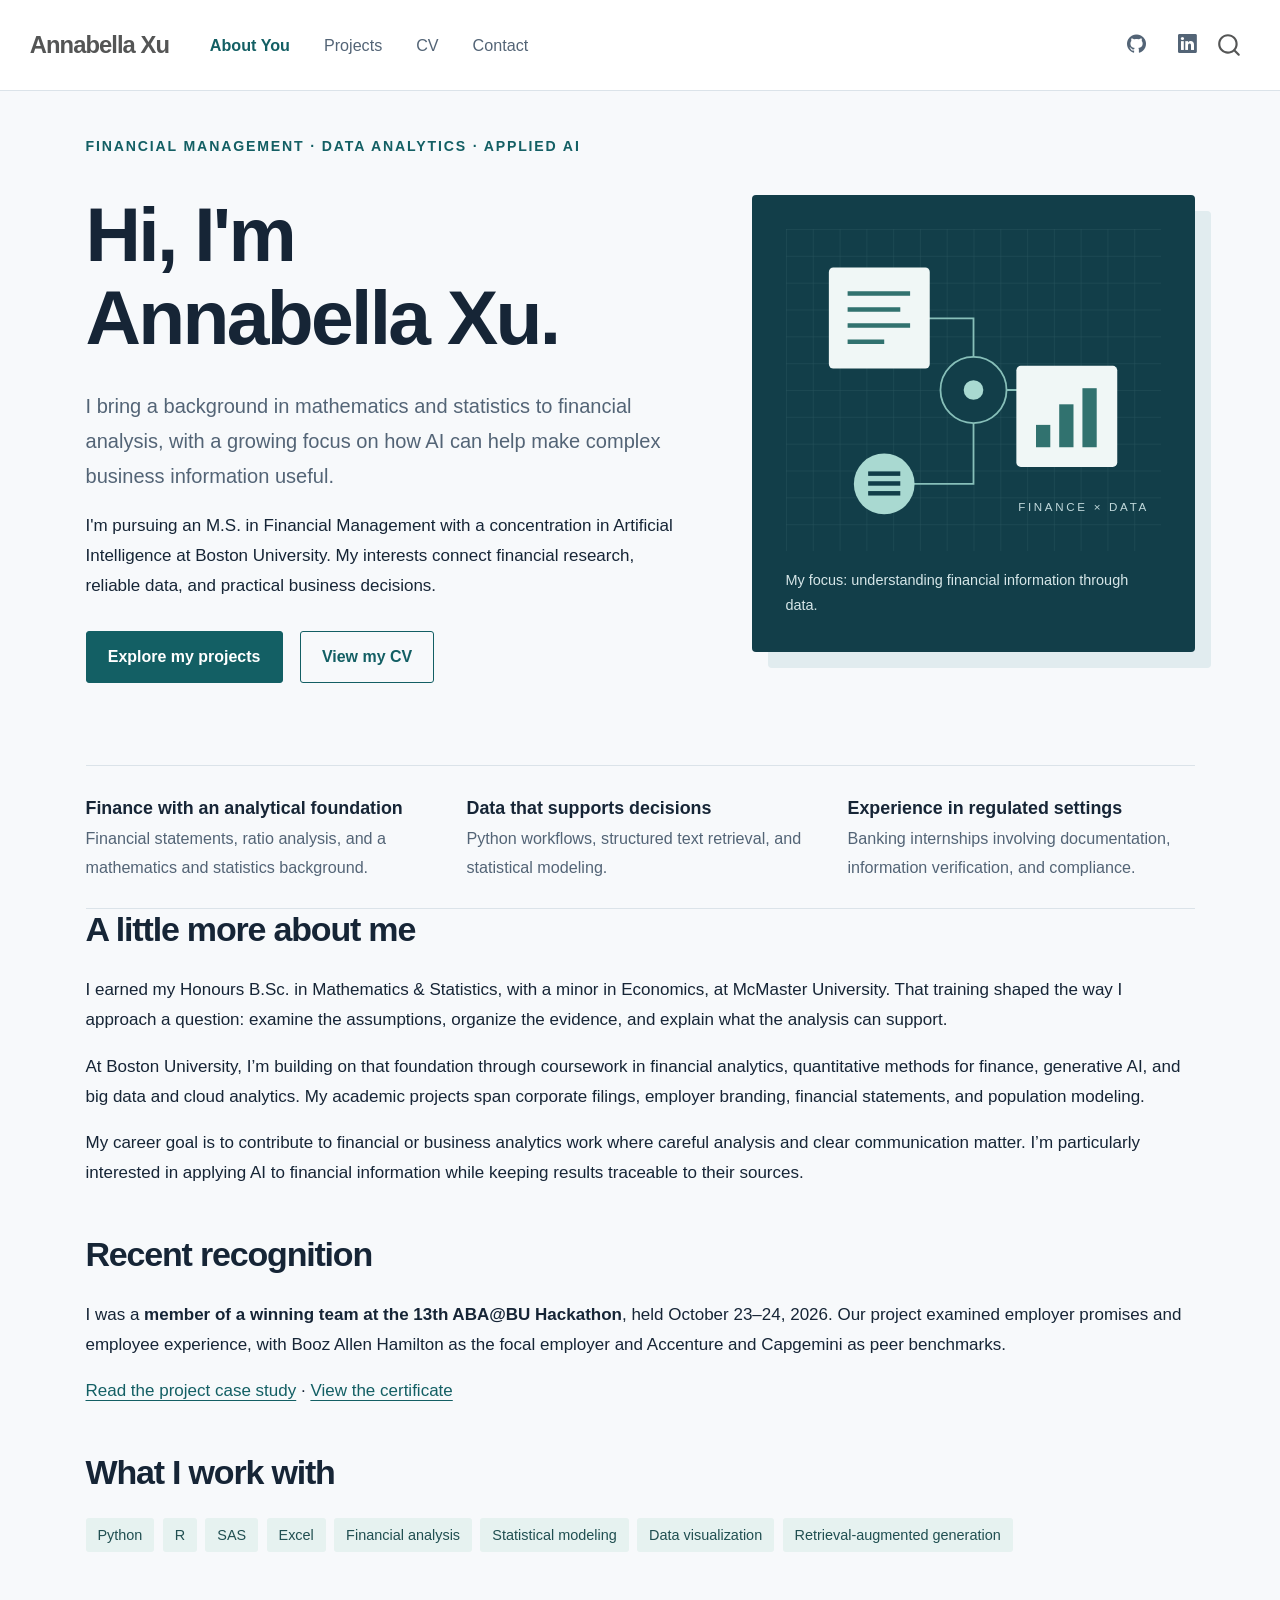
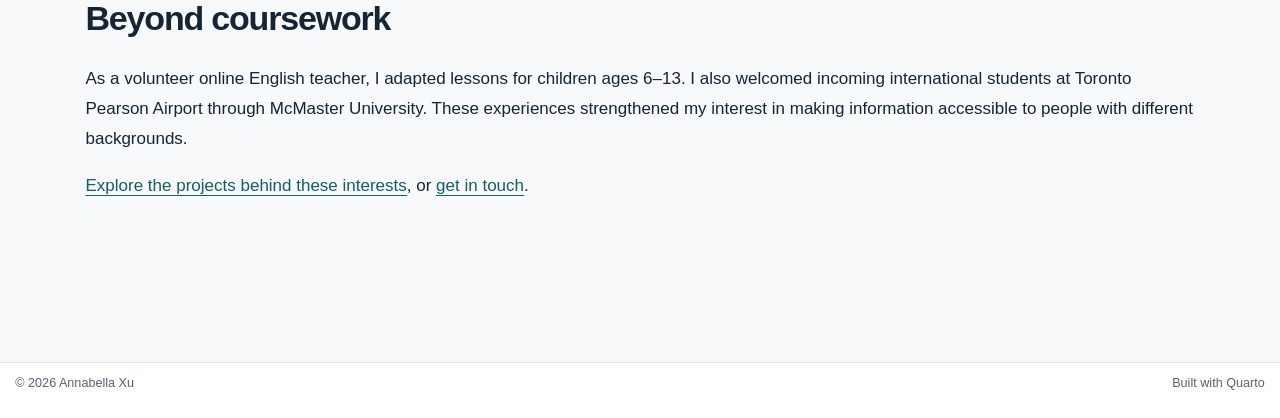
==== commit 0538b063: "Built site for gh-pages" ====
--- a/index.html
+++ b/index.html
@@ -45,7 +45,7 @@
 <link href="site_libs/quarto-html/quarto-syntax-highlighting-63b5708e65d6cd79cd7618c58d0c21e7.css" rel="stylesheet" id="quarto-text-highlighting-styles">
 <script src="site_libs/bootstrap/bootstrap.min.js"></script>
 <link href="site_libs/bootstrap/bootstrap-icons.css" rel="stylesheet">
-<link href="site_libs/bootstrap/bootstrap-55dafd1c916ec4cb4cdcca3101f4691d.min.css" rel="stylesheet" append-hash="true" id="quarto-bootstrap" data-mode="light">
+<link href="site_libs/bootstrap/bootstrap-64999f37411380f4c3653135afb599a2.min.css" rel="stylesheet" append-hash="true" id="quarto-bootstrap" data-mode="light">
 <script id="quarto-search-options" type="application/json">{
   "location": "navbar",
   "copy-button": false,
@@ -168,6 +168,11 @@
 <p>At Boston University, I’m building on that foundation through coursework in financial analytics, quantitative methods for finance, generative AI, and big data and cloud analytics. My academic projects span corporate filings, employer branding, financial statements, and population modeling.</p>
 <p>My career goal is to contribute to financial or business analytics work where careful analysis and clear communication matter. I’m particularly interested in applying AI to financial information while keeping results traceable to their sources.</p>
 </section>
+<section id="recent-recognition" class="level2">
+<h2 data-anchor-id="recent-recognition">Recent recognition</h2>
+<p>I was a <strong>member of a winning team at the 13th ABA@BU Hackathon</strong>, held October 23–24, 2026. Our project examined employer promises and employee experience, with Booz Allen Hamilton as the focal employer and Accenture and Capgemini as peer benchmarks.</p>
+<p><a href="./hackathon.html">Read the project case study</a> · <a href="assets/hackathon/ABA-BU-Winning-Team-Certificate.pdf">View the certificate</a></p>
+</section>
 <section id="what-i-work-with" class="level2">
 <h2 data-anchor-id="what-i-work-with">What I work with</h2>
 <div class="tag-list" aria-label="Technical and analytical skills"><span class="tag">Python</span><span class="tag">R</span><span class="tag">SAS</span><span class="tag">Excel</span><span class="tag">Financial analysis</span><span class="tag">Statistical modeling</span><span class="tag">Data visualization</span><span class="tag">Retrieval-augmented generation</span></div>
@@ -247,7 +252,7 @@
     }
       var localhostRegex = new RegExp(/^(?:http|https):\/\/localhost\:?[0-9]*\//);
       var mailtoRegex = new RegExp(/^mailto:/);
-        var filterRegex = new RegExp("https:\/\/Annabella-Xu\.github\.io");
+        var filterRegex = new RegExp("https:\/\/annabella-xu\.github\.io");
       const newWindowLabel = "(opens in a new tab)";
       const newWindowNoteId = "quarto-ext-newwindow-label";
       // Links reference one hidden label through aria-describedby, so the
--- a/styles.css
+++ b/styles.css
@@ -76,3 +76,12 @@
 
 #title-block-header{display:none}
 
+.case-summary{border-left:4px solid var(--accent);background:#fff;padding:1.1rem 1.5rem;margin:2rem 0}
+.case-summary p:last-child{margin-bottom:0}
+.case-figure{background:white;padding:1rem;border:1px solid var(--line);margin:2rem 0}
+.case-figure img{width:100%;height:auto}
+.case-figure figcaption{font-size:.9rem;color:var(--muted);line-height:1.5;margin-top:.7rem}
+.certificate-preview{max-width:720px;margin:1.5rem 0}
+.certificate-preview img{border:1px solid var(--line);height:auto}
+.certificate-preview figcaption{font-size:.9rem;color:var(--muted)}
+@media(max-width:767px){.case-summary{padding:1rem}.case-figure{padding:.5rem}table{font-size:.9rem}}
